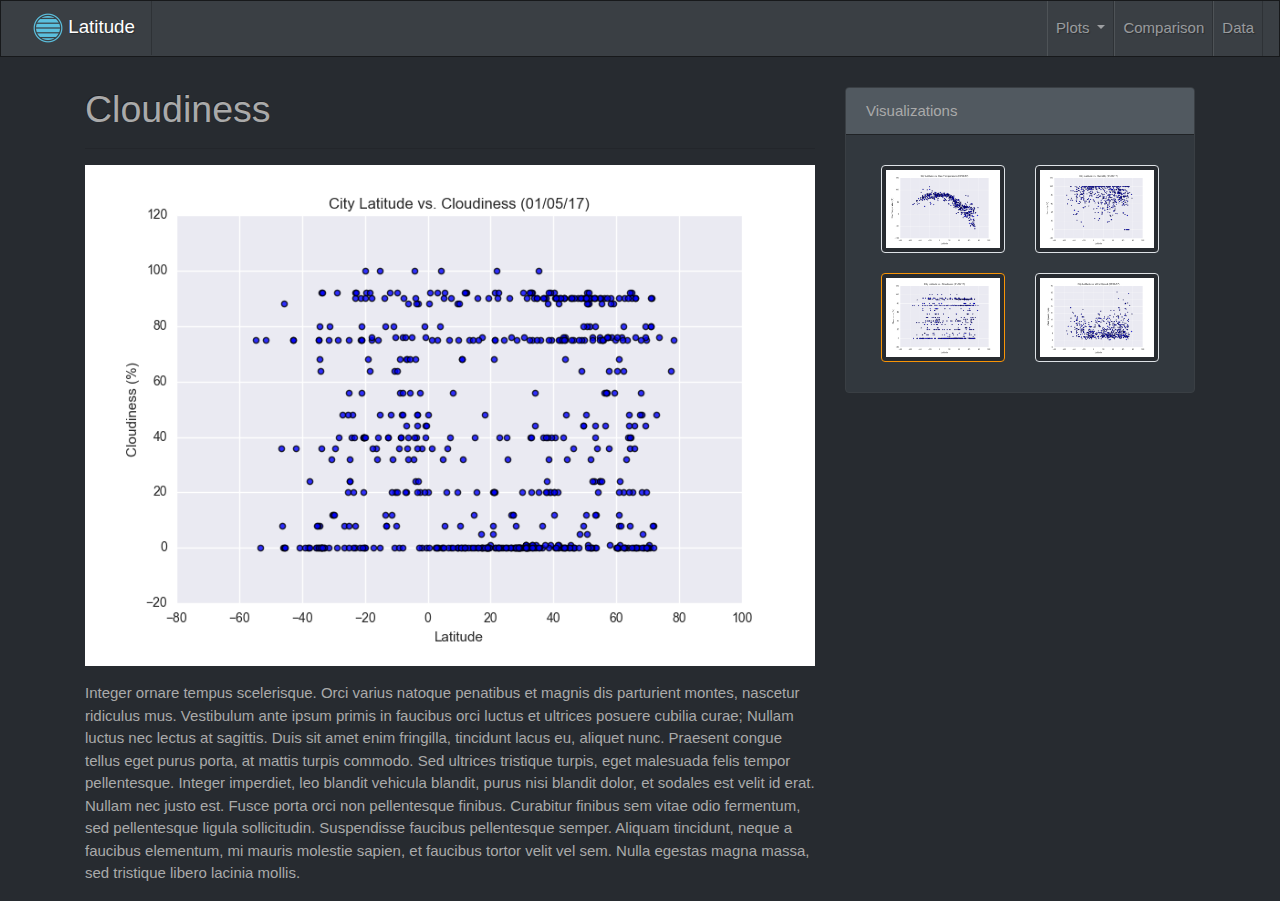
==== site/cloudiness.html @ a00eb597 "Add files via upload" ====
<!DOCTYPE html>
<html lang="en">
  <head>
      <meta charset="UTF-8">
      <title>Latitude | Cloudiness</title>
      <!-- BOOTSWATCH THEME: SLATE -->
      <link rel="stylesheet" href="assets/css/bootstrap.min.css">
        <!-- CUSTOM STYLES -->
        <link rel="stylesheet" href="assets/css/styles.css">
    </head>
<body>
    <!-- NAV BAR -->
    <nav class="navbar navbar-expand-lg navbar-dark bg-primary">
    <a class="navbar-brand" href="index.html"><img src="assets/images/latitude-icon.png" width="30" height="30" class="d-inline-block align-top" alt="latitude icon" loading="lazy">
      Latitude</a>
    <button class="navbar-toggler" type="button" data-toggle="collapse" data-target="#navbarNav" aria-controls="navbarNav" aria-expanded="false" aria-label="Toggle navigation">
      <span class="navbar-toggler-icon"></span>
    </button>
    <div class="collapse navbar-collapse" id="navbarNav">
      <ul class="navbar-nav ml-auto">
        <li class="nav-item dropdown">
            <a class="nav-link dropdown-toggle" href="#" id="navbarDropdownMenuLink" data-toggle="dropdown" aria-haspopup="true" aria-expanded="false">
              Plots
            </a>
          <div class="dropdown-menu" aria-labelledby="navbarDropdownMenuLink">
            <a class="dropdown-item" href="temperature.html">Temperature</a>
            <a class="dropdown-item" href="humidity.html">Humidity</a>
            <a class="dropdown-item" href="cloudiness.html">Cloudiness</a>
            <a class="dropdown-item" href="wind-speed.html">Wind Speed</a>
          </div>
        </li>
        <li class="nav-item">
          <a class="nav-link" href="comparison.html">Comparison</a>
        </li>
        <li class="nav-item">
            <a class="nav-link" href="data.html">Data</a>
        </li>
      </ul>
    </div>
  </nav>
  <!-- END NAV BAR -->

  <!-- CONTAINER -->
  <div class="container">
    <!-- ROW -->
    <div class="row">
        <div class="col-md-8 topCol">
            <h1>Cloudiness</h1>
            <hr/>
            <p><img src="assets/images/Fig3.png" alt="City Latitude vs Cloudiness 01/05/17" class="imgFull" /></p>
            <p>
                Integer ornare tempus scelerisque. Orci varius natoque penatibus et magnis dis parturient montes, nascetur ridiculus mus. Vestibulum ante ipsum primis in faucibus orci luctus et ultrices posuere cubilia curae; Nullam luctus nec lectus at sagittis. Duis sit amet enim fringilla, tincidunt lacus eu, aliquet nunc. Praesent congue tellus eget purus porta, at mattis turpis commodo. Sed ultrices tristique turpis, eget malesuada felis tempor pellentesque. Integer imperdiet, leo blandit vehicula blandit, purus nisi blandit dolor, et sodales est velit id erat. Nullam nec justo est. Fusce porta orci non pellentesque finibus. Curabitur finibus sem vitae odio fermentum, sed pellentesque ligula sollicitudin. Suspendisse faucibus pellentesque semper. Aliquam tincidunt, neque a faucibus elementum, mi mauris molestie sapien, et faucibus tortor velit vel sem. Nulla egestas magna massa, sed tristique libero lacinia mollis.
            </p>
        </div>
        <div class="col-md-4 topCol">
            <!-- SIDEBAR -->
            <div class="card border-primary mb-3" style="max-width: 100%;">
                <div class="card-header">Visualizations</div>
                <div class="card-body" id="sidebar_vis">                    
                    <div class="col-6"><a href="temperature.html"><img src="assets/images/Fig1.png" alt="Latitude vs Temperature" class="rounded img-thumbnail" /></a></div>
                    <div class="col-6"><a href="humidity.html"><img src="assets/images/Fig2.png" alt="Latitude vs Humidity" class="rounded img-thumbnail" /></a></div>
                    <div class="col-6"><a href="cloudiness.html"><img src="assets/images/Fig3.png" alt="Latitude vs Cloudiness" class="rounded img-thumbnail imgOn" /></a></div>
                    <div class="col-6"><a href="wind-speed.html"><img src="assets/images/Fig4.png" alt="Latitude vs Wind Speed" class="rounded img-thumbnail" /></a></div>
                </div>
            </div>
            <!-- END SIDE BAR -->
        </div>
    </div>
    <!-- END ROW -->
  </div>
  <!-- END CONTAINER -->

  <script src="https://code.jquery.com/jquery-3.3.1.slim.min.js" integrity="sha384-q8i/X+965DzO0rT7abK41JStQIAqVgRVzpbzo5smXKp4YfRvH+8abtTE1Pi6jizo" crossorigin="anonymous"></script>
  <script src="https://cdnjs.cloudflare.com/ajax/libs/popper.js/1.14.7/umd/popper.min.js" integrity="sha384-UO2eT0CpHqdSJQ6hJty5KVphtPhzWj9WO1clHTMGa3JDZwrnQq4sF86dIHNDz0W1" crossorigin="anonymous"></script>
  <script src="https://stackpath.bootstrapcdn.com/bootstrap/4.3.1/js/bootstrap.min.js" integrity="sha384-JjSmVgyd0p3pXB1rRibZUAYoIIy6OrQ6VrjIEaFf/nJGzIxFDsf4x0xIM+B07jRM" crossorigin="anonymous"></script>
</body>
</html>
---- site/assets/css/styles.css ----
/* Latitude Custom Styles */

#sidebar_vis div {
    float:left;
    margin: 10px 0;
}
#sidebar_vis img {
    width:100%;
}
a:hover img {
    border-color:#5bc0de;
}
.topCol {
    padding-top:30px;
}
.sampleGraph {
    width:280px;
    margin-right:20px;
    margin-bottom:20px;
}
.imgFull {
    width:100%;
}
.imgOn {
    border-color:#f89406;
}
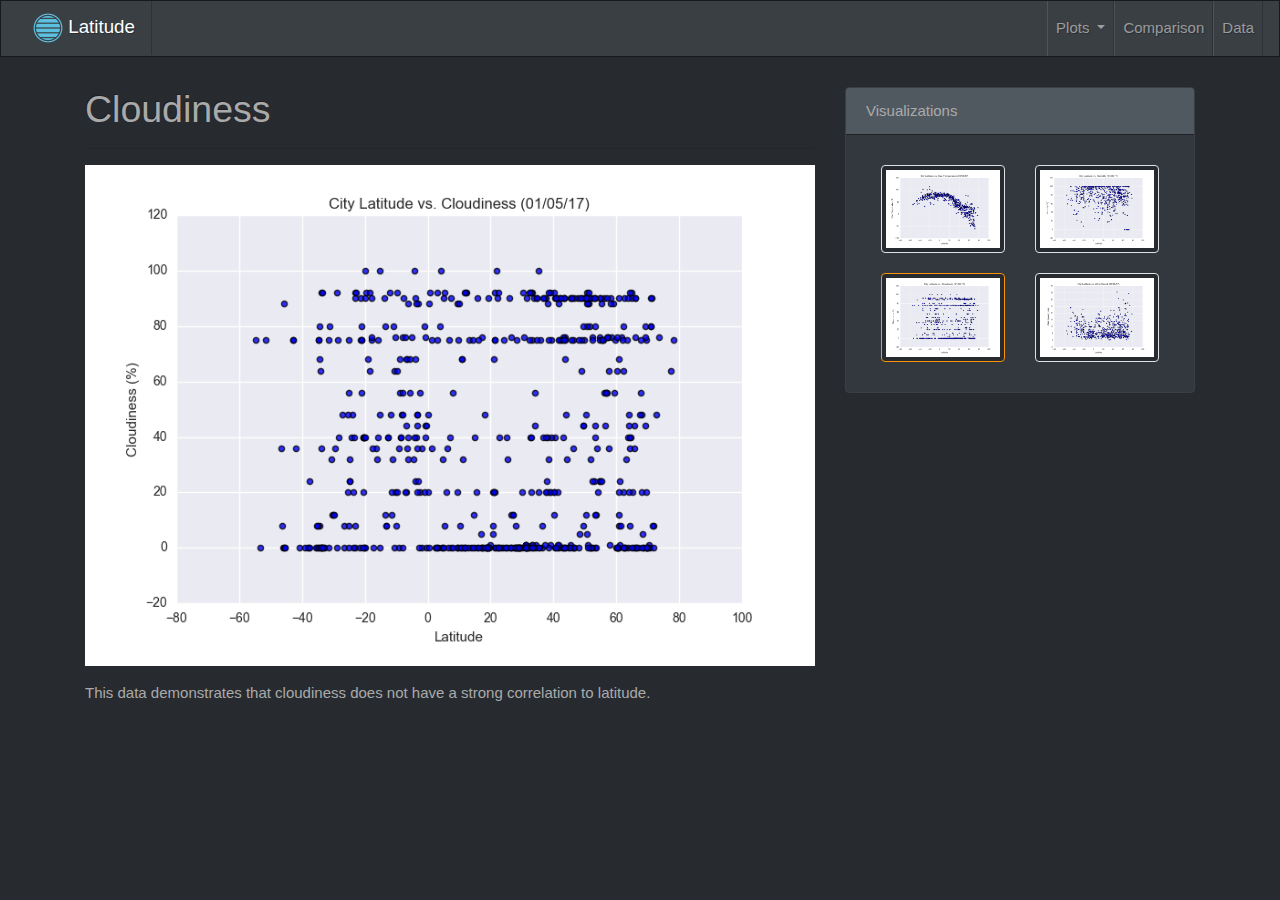
==== commit 5e3ab8eb: "Add files via upload" ====
--- a/site/cloudiness.html
+++ b/site/cloudiness.html
@@ -49,7 +49,7 @@
             <hr/>
             <p><img src="assets/images/Fig3.png" alt="City Latitude vs Cloudiness 01/05/17" class="imgFull" /></p>
             <p>
-                Integer ornare tempus scelerisque. Orci varius natoque penatibus et magnis dis parturient montes, nascetur ridiculus mus. Vestibulum ante ipsum primis in faucibus orci luctus et ultrices posuere cubilia curae; Nullam luctus nec lectus at sagittis. Duis sit amet enim fringilla, tincidunt lacus eu, aliquet nunc. Praesent congue tellus eget purus porta, at mattis turpis commodo. Sed ultrices tristique turpis, eget malesuada felis tempor pellentesque. Integer imperdiet, leo blandit vehicula blandit, purus nisi blandit dolor, et sodales est velit id erat. Nullam nec justo est. Fusce porta orci non pellentesque finibus. Curabitur finibus sem vitae odio fermentum, sed pellentesque ligula sollicitudin. Suspendisse faucibus pellentesque semper. Aliquam tincidunt, neque a faucibus elementum, mi mauris molestie sapien, et faucibus tortor velit vel sem. Nulla egestas magna massa, sed tristique libero lacinia mollis.
+                This data demonstrates that cloudiness does not have a strong correlation to latitude.
             </p>
         </div>
         <div class="col-md-4 topCol">
